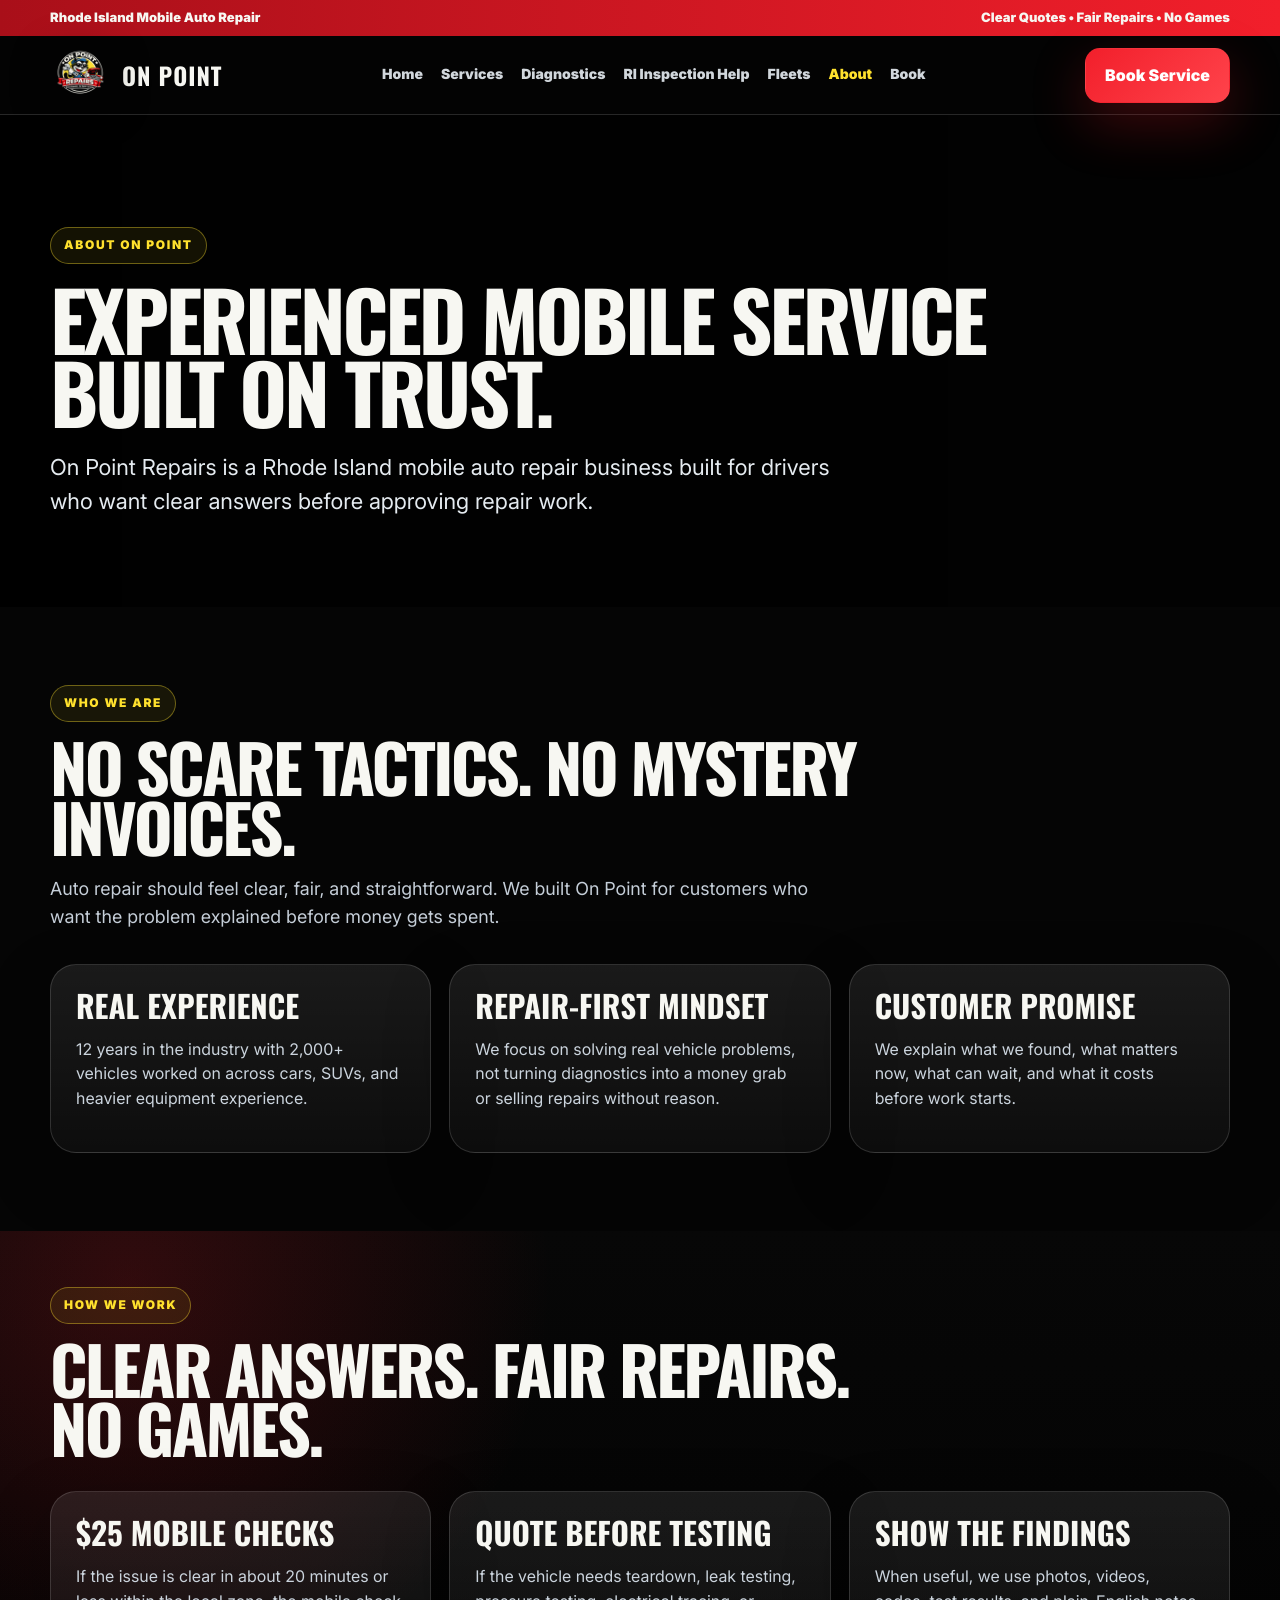
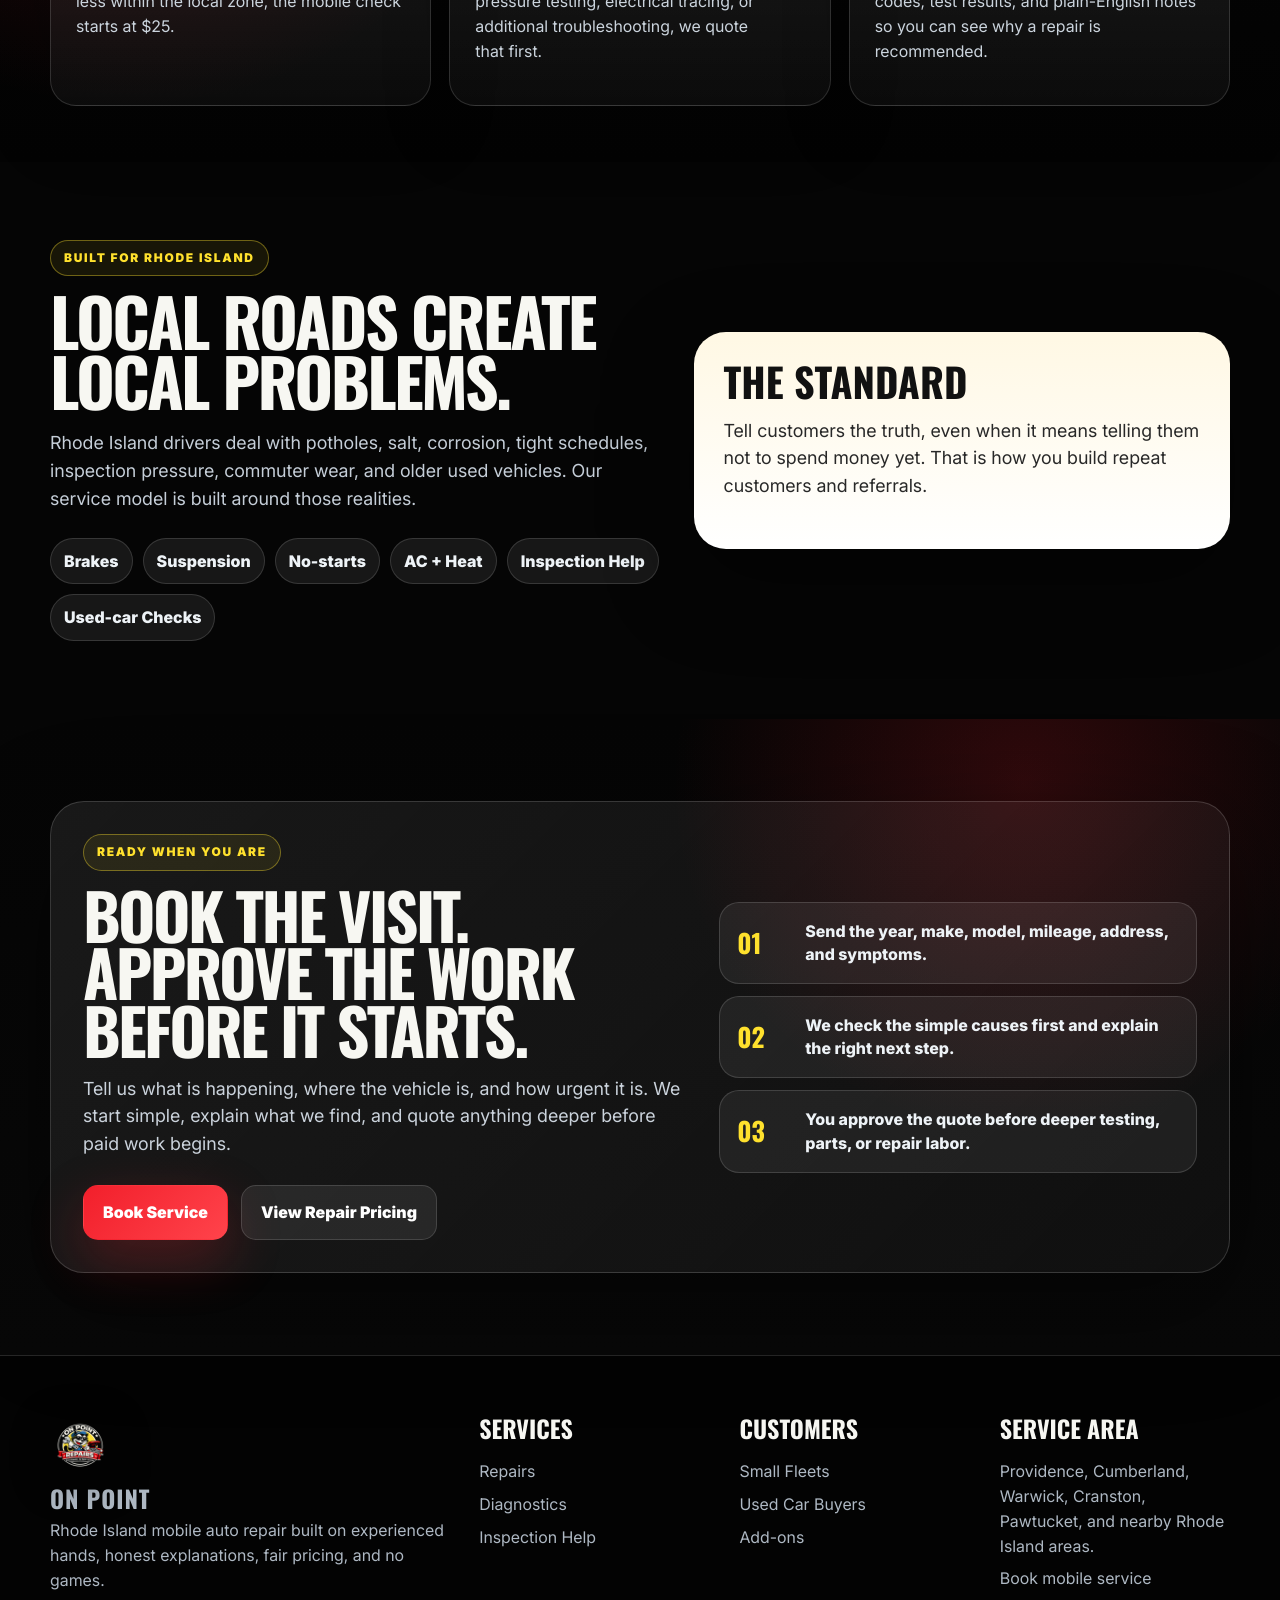
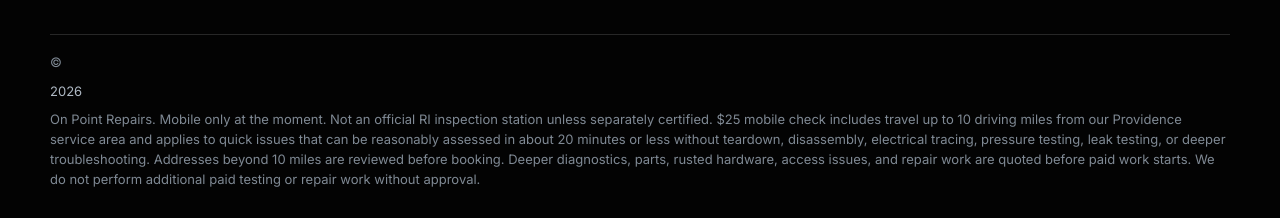
==== about.html @ 6999d279 "Add files via upload" ====
<!doctype html>
<html lang="en">
<head>
  <meta charset="utf-8" />
  <meta name="viewport" content="width=device-width, initial-scale=1" />
  <title>About | On Point Repairs</title>
  <meta name="description" content="About On Point Repairs, a Rhode Island mobile auto repair business built on honest explanations, fair pricing, and customer trust." />
  <meta name="theme-color" content="#050505" />
  <meta property="og:title" content="About | On Point Repairs" />
  <meta property="og:description" content="About On Point Repairs, a Rhode Island mobile auto repair business built on honest explanations, fair pricing, and customer trust." />
  <meta property="og:type" content="website" />
  <link rel="preconnect" href="https://fonts.googleapis.com" />
  <link rel="preconnect" href="https://fonts.gstatic.com" crossorigin />
  <link href="https://fonts.googleapis.com/css2?family=Inter:wght@400;500;600;700;800;900&family=Oswald:wght@600;700&display=swap" rel="stylesheet" />
  <link rel="stylesheet" href="assets/styles.css" />
  <script type="application/ld+json">{"@context":"https://schema.org","@type":"AutoRepair","name":"On Point Repairs","areaServed":"Rhode Island","slogan":"Honest diagnostics. Fair repairs. No games.","description":"Rhode Island mobile auto repair built on 12 years of real industry experience and 2,000+ vehicles worked on, with mobile service, $25 mobile checks for quick issues within 10 driving miles, and clear quotes before additional testing or repair work."}</script>
</head>
<body>
  <div class="topbar"><div class="wrap"><span>Rhode Island Mobile Auto Repair</span><span>Clear Quotes • Fair Repairs • No Games</span></div></div>
  <header class="navbar">
    <div class="wrap nav-inner">
      <a class="brand" href="index.html"><img src="assets/on-point-logo.png" alt="On Point Repairs logo"><span>ON POINT</span></a>
      <nav class="nav-links"><a class="" href="index.html">Home</a><a class="" href="services.html">Services</a><a class="" href="diagnostics.html">Diagnostics</a><a class="" href="inspection-help.html">RI Inspection Help</a><a class="" href="fleet.html">Fleets</a><a class="active" href="about.html">About</a><a class="" href="contact.html">Book</a></nav>
      <button class="mobile-toggle" aria-label="Open menu" aria-expanded="false">Menu</button>
      <a class="btn primary nav-cta" href="contact.html#booking-calendar">Book Service</a>
    </div>
  </header>

<main>
  <section class="page-hero" style="--hero-img:url('https://images.unsplash.com/photo-1530046339160-ce3e530c7d2f?auto=format&fit=crop&w=3840&q=95')"><div class="wrap reveal"><span class="eyebrow">About On Point</span><h1>Experienced mobile service built on trust.</h1><p class="lead">On Point Repairs is a Rhode Island mobile auto repair business built for drivers who want clear answers before approving repair work.</p></div></section>
  <section class="section"><div class="wrap"><div class="section-title reveal"><span class="eyebrow">Who We Are</span><h2>No scare tactics. No mystery invoices.</h2><p>Auto repair should feel clear, fair, and straightforward. We built On Point for customers who want the problem explained before money gets spent.</p></div><div class="grid-3"><div class="card reveal"><h3>Real Experience</h3><p>12 years in the industry with 2,000+ vehicles worked on across cars, SUVs, and heavier equipment experience.</p></div><div class="card reveal"><h3>Repair-First Mindset</h3><p>We focus on solving real vehicle problems, not turning diagnostics into a money grab or selling repairs without reason.</p></div><div class="card reveal"><h3>Customer Promise</h3><p>We explain what we found, what matters now, what can wait, and what it costs before work starts.</p></div></div></div></section>
  <section class="section tight section-dark"><div class="wrap"><div class="section-title reveal"><span class="eyebrow">How We Work</span><h2>Clear answers. Fair repairs. No games.</h2></div><div class="grid-3"><div class="card reveal"><h3>$25 Mobile Checks</h3><p>If the issue is clear in about 20 minutes or less within the local zone, the mobile check starts at $25.</p></div><div class="card reveal"><h3>Quote Before Testing</h3><p>If the vehicle needs teardown, leak testing, pressure testing, electrical tracing, or additional troubleshooting, we quote that first.</p></div><div class="card reveal"><h3>Show The Findings</h3><p>When useful, we use photos, videos, codes, test results, and plain-English notes so you can see why a repair is recommended.</p></div></div></div></section>
  <section class="section"><div class="wrap split"><div class="reveal"><span class="eyebrow">Built For Rhode Island</span><h2>Local roads create local problems.</h2><p>Rhode Island drivers deal with potholes, salt, corrosion, tight schedules, inspection pressure, commuter wear, and older used vehicles. Our service model is built around those realities.</p><div class="pill-row"><span>Brakes</span><span>Suspension</span><span>No-starts</span><span>AC + Heat</span><span>Inspection Help</span><span>Used-car Checks</span></div></div><div class="panel-light reveal"><h3>The Standard</h3><p>Tell customers the truth, even when it means telling them not to spend money yet. That is how you build repeat customers and referrals.</p></div></div></section>

<section class="section final-action" id="book">
  <div class="wrap final-action-box reveal">
    <div class="final-copy">
      <span class="eyebrow">Ready When You Are</span>
      <h2>Book the visit. Approve the work before it starts.</h2>
      <p>Tell us what is happening, where the vehicle is, and how urgent it is. We start simple, explain what we find, and quote anything deeper before paid work begins.</p>
      <div class="final-buttons"><a class="btn primary" href="contact.html#booking-calendar">Book Service</a><a class="btn secondary" href="services.html">View Repair Pricing</a></div>
    </div>
    <div class="final-panel">
      <div><strong>01</strong><span>Send the year, make, model, mileage, address, and symptoms.</span></div>
      <div><strong>02</strong><span>We check the simple causes first and explain the right next step.</span></div>
      <div><strong>03</strong><span>You approve the quote before deeper testing, parts, or repair labor.</span></div>
    </div>
  </div>
</section>

</main>
  <footer class="footer">
    <div class="wrap footer-grid">
      <div>
        <a class="brand" href="index.html"><img src="assets/on-point-logo.png" alt="On Point Repairs logo"><span>ON POINT</span></a>
        <p>Rhode Island mobile auto repair built on experienced hands, honest explanations, fair pricing, and no games.</p>
      </div>
      <div><h4>Services</h4><a href="services.html#repairs">Repairs</a><a href="diagnostics.html">Diagnostics</a><a href="inspection-help.html">Inspection Help</a></div>
      <div><h4>Customers</h4><a href="fleet.html">Small Fleets</a><a href="services.html#service-ppi">Used Car Buyers</a><a href="services.html#add-ons">Add-ons</a></div>
      <div><h4>Service Area</h4><span>Providence, Cumberland, Warwick, Cranston, Pawtucket, and nearby Rhode Island areas.</span><a href="contact.html#booking-calendar">Book mobile service</a></div>
    </div>
    <div class="wrap fineprint">© <span data-year></span> On Point Repairs. Mobile only at the moment. Not an official RI inspection station unless separately certified. $25 mobile check includes travel up to 10 driving miles from our Providence service area and applies to quick issues that can be reasonably assessed in about 20 minutes or less without teardown, disassembly, electrical tracing, pressure testing, leak testing, or deeper troubleshooting. Addresses beyond 10 miles are reviewed before booking. Deeper diagnostics, parts, rusted hardware, access issues, and repair work are quoted before paid work starts. We do not perform additional paid testing or repair work without approval.</div>
  </footer>
  <a class="btn primary sticky-call" href="contact.html#booking-calendar">Book Mobile Service</a>
  <script src="assets/app.js"></script>
</body>
</html>
---- assets/styles.css ----
:root{--black:#050505;--ink:#0b0d10;--panel:#11151b;--panel2:#161b22;--red:#f21f2b;--red2:#a90f19;--yellow:#ffe12d;--blue:#1795d4;--white:#f7f7f2;--muted:#aeb8c4;--line:rgba(255,255,255,.14);--soft:rgba(255,255,255,.075);--shadow:0 30px 90px rgba(0,0,0,.45);--radius:26px;--display:'Oswald',Impact,sans-serif;--body:'Inter',system-ui,-apple-system,Segoe UI,sans-serif}*{box-sizing:border-box}html{scroll-behavior:smooth}body{margin:0;-webkit-font-smoothing:antialiased;text-rendering:geometricPrecision;background:var(--black);color:var(--white);font-family:var(--body);line-height:1.55;overflow-x:hidden}a{color:inherit;text-decoration:none}img{max-width:100%;display:block}button,input,select,textarea{font:inherit}.wrap{width:min(1180px,calc(100% - 36px));margin:auto}.section{padding:78px 0;position:relative}.tight{padding:56px 0}.section-dark{background:radial-gradient(circle at 10% 10%,rgba(242,31,43,.18),transparent 34%),linear-gradient(180deg,#070707,#030303)}
.topbar{background:linear-gradient(90deg,var(--red2),var(--red));font-weight:900;font-size:13px}.topbar .wrap{display:flex;justify-content:space-between;gap:18px;padding:8px 0}.navbar{position:sticky;top:0;z-index:99;background:rgba(4,4,4,.88);backdrop-filter:blur(18px);border-bottom:1px solid var(--line)}.nav-inner{height:78px;display:flex;align-items:center;gap:20px;justify-content:space-between}.brand{display:flex;align-items:center;gap:12px;font-weight:1000}.brand img{width:60px;height:60px;object-fit:contain;filter:drop-shadow(0 8px 22px rgba(0,0,0,.6))}.brand span{font-family:var(--display);font-size:24px;letter-spacing:.04em;line-height:1}.nav-links{display:flex;gap:18px;align-items:center;font-size:14px;font-weight:900;color:#e8eef4}.nav-links a{opacity:.9;white-space:nowrap}.nav-links a:hover,.nav-links a.active{color:var(--yellow);opacity:1}.mobile-toggle{display:none;background:transparent;color:white;border:1px solid var(--line);border-radius:12px;padding:10px 14px;font-weight:900}.btn{display:inline-flex;align-items:center;justify-content:center;border-radius:15px;padding:14px 19px;font-weight:950;border:1px solid transparent;cursor:pointer;transition:.2s ease}.btn.primary{background:linear-gradient(135deg,var(--red),#ff434b);color:white;box-shadow:0 20px 54px rgba(242,31,43,.26)}.btn.primary:hover{transform:translateY(-2px);box-shadow:0 24px 70px rgba(242,31,43,.36)}.btn.secondary{border-color:var(--line);background:rgba(255,255,255,.08);color:white}.btn.secondary:hover{background:rgba(255,255,255,.14);transform:translateY(-2px)}
h1,h2,h3{margin:0}.eyebrow{display:inline-flex;align-items:center;gap:8px;border:1px solid rgba(255,225,45,.38);color:var(--yellow);background:rgba(255,225,45,.08);border-radius:999px;padding:8px 13px;text-transform:uppercase;letter-spacing:.14em;font-weight:1000;font-size:12px}.hero{position:relative;min-height:min(760px,calc(100vh - 40px));display:flex;align-items:center;isolation:isolate;overflow:hidden;background:#030303}.hero-bg{position:absolute;inset:0;background:linear-gradient(180deg,rgba(0,0,0,.16) 0%,rgba(0,0,0,.08) 52%,rgba(0,0,0,.92) 100%),linear-gradient(90deg,rgba(0,0,0,.96),rgba(0,0,0,.74),rgba(0,0,0,.25)),url('https://images.unsplash.com/photo-1487754180451-c456f719a1fc?auto=format&fit=crop&w=3840&q=95') center/cover;z-index:-3;transform:scale(1.02)}.hero:after{content:"";position:absolute;left:0;right:0;bottom:-1px;height:220px;background:linear-gradient(0deg,var(--black) 0%,rgba(0,0,0,.86) 34%,transparent 100%);z-index:-1;pointer-events:none}.hero-grid{display:grid;grid-template-columns:1.05fr .72fr;gap:40px;align-items:center;padding:62px 0 86px}.hero h1,.section-title h2,.split h2,.final-copy h2,.page-hero h1{font-family:var(--display);text-transform:uppercase;letter-spacing:-.04em;line-height:.9}.hero h1{font-size:clamp(48px,7vw,98px);margin:18px 0 18px;max-width:820px}.lead{font-size:clamp(17px,1.85vw,22px);color:#e5ebf0;max-width:780px}.hero-actions{display:flex;gap:14px;flex-wrap:wrap;margin:30px 0}.proof-row{display:grid;grid-template-columns:repeat(3,1fr);gap:12px;max-width:820px}.proof-row div{border:1px solid var(--line);background:rgba(255,255,255,.075);border-radius:20px;padding:15px;backdrop-filter:blur(12px)}.proof-row strong{display:block;color:var(--yellow);font-size:23px}.proof-row span{display:block;color:#cdd4dc;font-weight:800;font-size:13px;line-height:1.45}.hero-card{position:relative;background:radial-gradient(circle at 45% 15%,rgba(255,225,45,.22),transparent 32%),linear-gradient(180deg,rgba(255,255,255,.11),rgba(255,255,255,.045));border:1px solid rgba(255,255,255,.2);border-radius:38px;padding:24px;box-shadow:var(--shadow)}.hero-card img{filter:drop-shadow(0 35px 70px rgba(0,0,0,.7));transform:rotate(-2deg)}.status-card{background:linear-gradient(135deg,var(--red),var(--red2));border-radius:22px;padding:22px 22px 20px;margin-top:16px;box-shadow:0 20px 60px rgba(242,31,43,.26)}.status-card strong{display:block;font-family:var(--display);font-size:31px;line-height:.98;text-transform:uppercase;letter-spacing:.01em;color:#fff}.status-card p{margin:10px 0 0;color:#ffe3e4;font-weight:800;line-height:1.5}.status-card p b{color:#fff}.section-title{max-width:880px;margin-bottom:32px}.section-title h2,.split h2{font-size:clamp(40px,5.2vw,76px);margin:16px 0}.section-title p,.split p{color:#c5ced8;font-size:18px;max-width:780px}.compact-title{margin-bottom:22px}.grid-3{display:grid;grid-template-columns:repeat(3,1fr);gap:18px}.grid-2{display:grid;grid-template-columns:repeat(2,1fr);gap:22px}.grid-4{display:grid;grid-template-columns:repeat(4,1fr);gap:16px}.card{border:1px solid var(--line);background:linear-gradient(180deg,rgba(255,255,255,.085),rgba(255,255,255,.035));border-radius:var(--radius);padding:25px;box-shadow:0 24px 64px rgba(0,0,0,.25)}.card h3{font-family:var(--display);font-size:31px;line-height:1;text-transform:uppercase;margin-bottom:12px}.card p,.card li{color:#cbd4dd;text-wrap:pretty}.card ul,.card ol{padding-left:20px;margin-bottom:0}.price{display:inline-block;margin-top:12px;color:var(--yellow);font-weight:1000;line-height:1.2}.num{color:var(--yellow);font-weight:1000;letter-spacing:.12em}.home-service-card{min-height:260px;display:flex;flex-direction:column;transition:.2s ease}.home-service-card:hover{transform:translateY(-3px);border-color:rgba(255,225,45,.42)}.home-service-card .price{margin-top:auto;white-space:nowrap;font-size:15px}.notice{border-left:4px solid var(--yellow);background:rgba(255,225,45,.1);border-radius:16px;padding:17px;color:#f2f4f6;margin-top:20px}.process-grid{display:grid;grid-template-columns:repeat(4,1fr);gap:16px}.process-card{border:1px solid var(--line);border-radius:24px;padding:24px;background:linear-gradient(180deg,rgba(255,255,255,.08),rgba(255,255,255,.035));min-height:230px}.process-card span{color:var(--yellow);font-weight:1000;letter-spacing:.12em}.process-card h3{font-family:var(--display);font-size:31px;text-transform:uppercase;line-height:1;margin:14px 0 10px}.process-card p{margin:0;color:#cbd4dd}.table-wrap{overflow:auto;border:1px solid var(--line);border-radius:24px}.table{width:100%;border-collapse:collapse;min-width:980px;background:rgba(255,255,255,.04)}.table th,.table td{text-align:left;padding:16px;border-bottom:1px solid var(--line);vertical-align:top}.table th{color:var(--yellow);text-transform:uppercase;letter-spacing:.08em;font-size:12px}.table td{color:#e7edf3}.split{display:grid;grid-template-columns:1fr .88fr;gap:34px;align-items:center}.panel-light{background:linear-gradient(180deg,#fff8e4,#fff);color:#111;border-radius:32px;padding:30px;box-shadow:var(--shadow)}.panel-light h3{font-family:var(--display);font-size:40px;text-transform:uppercase;line-height:.95;margin-bottom:16px}.panel-light p,.panel-light li{color:#282828}.step-list{display:grid;gap:12px;margin-top:24px}.step-list div{display:grid;grid-template-columns:52px 1fr;gap:14px;align-items:center;border:1px solid var(--line);border-radius:18px;padding:16px;background:rgba(255,255,255,.06)}.step-list strong{font-family:var(--display);font-size:25px;color:var(--yellow)}.pill-row{display:flex;flex-wrap:wrap;gap:10px;margin-top:24px}.pill-row span{border:1px solid var(--line);border-radius:999px;padding:10px 13px;background:rgba(255,255,255,.075);font-weight:850;color:#eef3f7}.page-hero{min-height:410px;display:flex;align-items:end;padding:112px 0 66px;background:linear-gradient(90deg,rgba(0,0,0,.93),rgba(0,0,0,.62)),var(--hero-img) center/cover}.page-hero h1{font-size:clamp(46px,6.4vw,88px);margin:18px 0 14px;max-width:980px}.final-action{padding:82px 0;background:radial-gradient(circle at 80% 10%,rgba(242,31,43,.18),transparent 30%),linear-gradient(180deg,#050505,#080808)}.final-action-box{display:grid;grid-template-columns:1.12fr .88fr;gap:28px;align-items:stretch;border:1px solid rgba(255,255,255,.16);border-radius:34px;padding:32px;background:linear-gradient(135deg,rgba(255,255,255,.08),rgba(255,255,255,.035));box-shadow:0 34px 110px rgba(0,0,0,.42)}.final-copy h2{font-size:clamp(40px,5vw,74px);line-height:.9;margin:16px 0}.final-copy p{color:#cbd3dc;font-size:18px;max-width:760px;margin:0}.final-buttons{display:flex;gap:13px;flex-wrap:wrap;margin-top:26px}.final-panel{display:grid;gap:12px;align-content:center}.final-panel div{display:grid;grid-template-columns:54px 1fr;gap:14px;align-items:center;border:1px solid rgba(255,255,255,.14);border-radius:20px;padding:17px;background:rgba(255,255,255,.065)}.final-panel strong{font-family:var(--display);font-size:26px;color:var(--yellow)}.final-panel span{font-weight:800;color:#eef3f7;line-height:1.45}.page-directory{background:linear-gradient(180deg,#050505,#070707)}.page-link-grid{display:grid;grid-template-columns:repeat(4,1fr);gap:16px}.page-link-card{display:flex;flex-direction:column;min-height:230px;border:1px solid rgba(255,255,255,.14);border-radius:26px;padding:23px;background:linear-gradient(180deg,rgba(255,255,255,.08),rgba(255,255,255,.035));box-shadow:0 24px 64px rgba(0,0,0,.28);transition:.22s ease}.page-link-card:hover{transform:translateY(-3px);border-color:rgba(255,225,45,.42)}.page-link-card span{color:var(--yellow);font-weight:1000;letter-spacing:.08em;margin-bottom:10px;text-transform:uppercase;font-size:12px}.page-link-card h3{font-family:var(--display);font-size:30px;line-height:.98;text-transform:uppercase;margin:0 0 12px}.page-link-card p{color:#cbd4dd;margin:0 0 20px;line-height:1.55}.page-link-card b{margin-top:auto;color:var(--yellow);font-weight:1000}.footer{padding:54px 0 28px;background:#030303;border-top:1px solid var(--line)}.footer-grid{display:grid;grid-template-columns:1.3fr .75fr .75fr .75fr;gap:30px}.footer h4{font-family:var(--display);font-size:24px;text-transform:uppercase;margin:0 0 12px}.footer p,.footer a,.footer span{display:block;color:#aeb8c3;margin:8px 0}.fineprint{border-top:1px solid var(--line);margin-top:34px;padding-top:18px;color:#7f8994;font-size:13px}.sticky-call{position:fixed;right:18px;bottom:18px;z-index:80;opacity:0;transform:translateY(26px) scale(.96);pointer-events:none;transition:.24s ease}.sticky-call.show{opacity:1;transform:translateY(0) scale(1);pointer-events:auto}.form{display:grid;gap:14px}.form input,.form select,.form textarea{width:100%;border:1px solid var(--line);border-radius:15px;padding:15px;background:rgba(255,255,255,.08);color:white}.form select option{color:#111}.form ::placeholder{color:#bec6cf}.quote-card h3{font-family:var(--display);font-size:36px;line-height:1;text-transform:uppercase;margin-bottom:2px}.quote-card label{display:block;margin:12px 0 7px;font-weight:900;color:#eef3f7}.quote-card select,.quote-card input{width:100%;border:1px solid rgba(255,255,255,.18);border-radius:16px;padding:15px;background:rgba(255,255,255,.08);color:#fff}.quote-card select option{color:#111}.checkline{display:flex!important;align-items:center;gap:10px;margin:12px 0!important}.checkline input{width:auto!important;accent-color:var(--yellow)}.quote-output{margin-top:16px;border-radius:22px;background:linear-gradient(135deg,rgba(255,225,45,.18),rgba(255,255,255,.06));border:1px solid rgba(255,225,45,.28);padding:18px}.quote-output span{display:block;color:#e8edf3;font-weight:800}.quote-output h3{font-family:var(--display);font-size:44px;line-height:1;margin:4px 0 0;color:#fff}.quote-output small{font-family:var(--body);font-size:15px;color:#dbe2ea;text-transform:none}.address-row{display:grid;grid-template-columns:1fr auto;gap:10px;align-items:center}.address-row .btn{height:100%;white-space:nowrap}.field-help{margin:6px 0 2px;color:#aeb8c3;font-size:13px;font-weight:800;line-height:1.45}.distance-result{border:1px solid rgba(255,255,255,.14);background:rgba(255,255,255,.055);border-radius:16px;padding:14px 15px;color:#dbe3eb;font-weight:800;line-height:1.45;margin-top:14px}.distance-result strong{color:var(--yellow)}.line-items{display:grid;gap:8px;margin:14px 0}.line-items div{display:grid;grid-template-columns:1fr auto;gap:16px;border-bottom:1px solid rgba(255,255,255,.12);padding:9px 0}.line-items span{color:#d8e0e8}.line-items strong{text-align:right;color:#fff}.why-box{margin-top:14px;padding:22px}.why-box h4{font-family:var(--display);font-size:30px;line-height:1;margin:0 0 12px;text-transform:uppercase}.why-box ul{margin:14px 0 0;padding-left:20px}.why-box li{margin:7px 0}.mini-note{border-top:1px solid rgba(0,0,0,.1);margin-top:14px!important;padding-top:14px!important}.faq-item{border:1px solid var(--line);border-radius:20px;margin:12px 0;background:rgba(255,255,255,.055);overflow:hidden}.faq-q{width:100%;background:transparent;color:white;border:0;padding:18px 20px;display:flex;justify-content:space-between;font-weight:950;text-align:left}.faq-a{display:none;padding:0 20px 20px;color:#cbd4dd}.faq-item.open .faq-a{display:block}.booking-embed-section{padding-top:70px;background:linear-gradient(180deg,#050505,#080808)}.booking-distance-card{margin-bottom:38px}.calendar-title{margin-top:20px}.booking-shell{border:1px solid rgba(255,255,255,.16);border-radius:28px;overflow:hidden;background:#fff;box-shadow:0 34px 110px rgba(0,0,0,.42)}.booking-shell iframe{display:block;width:100%;height:720px;border:0;background:#fff}.booking-note{margin:18px 0 0;color:#cbd4dd;font-weight:800;line-height:1.55}.form-intro{margin-top:-4px!important;color:#cbd4dd!important}.contact-grid{align-items:start}.reveal{opacity:0;transform:translateY(18px);transition:.65s ease}.reveal.visible{opacity:1;transform:none}
@media(max-width:1120px){.nav-links{gap:12px;font-size:13px}.nav-cta{display:none}.home-service-card .price{white-space:normal}.grid-4,.page-link-grid,.process-grid{grid-template-columns:repeat(2,1fr)}}@media(max-width:980px){.nav-links{display:none;position:absolute;top:78px;left:18px;right:18px;flex-direction:column;align-items:flex-start;background:#080808;border:1px solid var(--line);border-radius:22px;padding:18px}.nav-links.open{display:flex}.mobile-toggle{display:block}.hero-grid,.grid-2,.split,.final-action-box,.footer-grid{grid-template-columns:1fr}.grid-3{grid-template-columns:1fr 1fr}.proof-row{grid-template-columns:1fr}.hero{min-height:auto}.hero-grid{padding:52px 0 74px}.topbar .wrap{flex-direction:column;gap:4px}.sticky-call{left:18px;right:18px;text-align:center}.final-buttons .btn{width:100%}}@media(max-width:620px){.wrap{width:min(100% - 28px,1180px)}.section{padding:62px 0}.tight{padding:46px 0}.grid-3,.grid-4,.page-link-grid,.process-grid{grid-template-columns:1fr}.hero h1{font-size:48px}.section-title h2,.split h2,.final-copy h2{font-size:40px}.brand span{font-size:20px}.brand img{width:54px;height:54px}.hero-actions .btn{width:100%}.page-hero{min-height:360px;padding:96px 0 54px}.page-hero h1{font-size:44px}.topbar{font-size:12px}.address-row{grid-template-columns:1fr}.address-row .btn{width:100%}.line-items div{grid-template-columns:1fr}.line-items strong{text-align:left}.quote-output h3{font-size:38px}.booking-shell{border-radius:22px}.booking-shell iframe{height:680px}.card{padding:22px}.home-service-card{min-height:auto}}

.book-now-after-calc{width:100%;margin-top:10px}
#appointment-form{scroll-margin-top:105px}

/* Header CTA stays hidden above the fold to avoid repeating the booking offer in the hero. */
.nav-cta{opacity:0;visibility:hidden;transform:translateY(-8px);pointer-events:none;transition:opacity .22s ease,transform .22s ease,visibility .22s ease;}
body.show-nav-cta .nav-cta{opacity:1;visibility:visible;transform:translateY(0);pointer-events:auto;}

/* Service detail accordion */
.service-detail-section{background:linear-gradient(180deg,#050505,#070707)}
.service-accordion{display:grid;gap:13px}
.service-detail{border:1px solid rgba(255,255,255,.14);border-radius:24px;background:linear-gradient(180deg,rgba(255,255,255,.075),rgba(255,255,255,.032));box-shadow:0 22px 58px rgba(0,0,0,.28);overflow:hidden;scroll-margin-top:112px;transition:border-color .22s ease,box-shadow .22s ease,transform .22s ease}
.service-detail.open,.service-detail.targeted{border-color:rgba(255,225,45,.55);box-shadow:0 28px 78px rgba(255,225,45,.08),0 24px 74px rgba(0,0,0,.36)}
.service-detail.targeted{animation:servicePulse 1.45s ease}
@keyframes servicePulse{0%{transform:translateY(-2px);box-shadow:0 0 0 0 rgba(255,225,45,.34),0 24px 74px rgba(0,0,0,.36)}70%{box-shadow:0 0 0 13px rgba(255,225,45,0),0 24px 74px rgba(0,0,0,.36)}100%{transform:none}}
.service-detail-toggle{width:100%;display:grid;grid-template-columns:1fr auto;gap:18px;align-items:center;background:transparent;color:var(--white);border:0;text-align:left;padding:22px 24px;cursor:pointer}
.service-detail-main strong{display:block;font-family:var(--display);font-size:31px;line-height:1;text-transform:uppercase;letter-spacing:.01em;margin-bottom:7px}
.service-detail-main small{display:block;color:#cbd4dd;font-weight:800;line-height:1.45;max-width:760px}
.service-detail-meta{display:flex;align-items:center;justify-content:flex-end;gap:12px;min-width:170px}
.service-detail-cue{color:var(--yellow);font-weight:1000;text-transform:uppercase;letter-spacing:.08em;font-size:12px;white-space:nowrap;line-height:1.2;text-align:right}
.service-detail-meta::after{content:"›";display:inline-flex;align-items:center;justify-content:center;width:30px;height:30px;border-radius:999px;border:1px solid rgba(255,225,45,.38);background:rgba(255,225,45,.08);color:var(--yellow);font-weight:1000;font-size:28px;line-height:1;transition:transform .2s ease,background .2s ease,border-color .2s ease}
.service-detail.open .service-detail-meta::after{transform:rotate(90deg);background:rgba(255,225,45,.16);border-color:rgba(255,225,45,.58)}
.service-detail-panel{display:none;border-top:1px solid rgba(255,255,255,.12);padding:0 24px 24px}
.service-detail.open .service-detail-panel{display:block}
.service-detail-grid{display:grid;grid-template-columns:1fr 1fr;gap:16px;padding-top:22px}
.service-detail-grid>div{background:rgba(255,255,255,.055);border:1px solid rgba(255,255,255,.12);border-radius:20px;padding:18px}
.service-detail-grid h4{font-family:var(--display);font-size:25px;line-height:1;text-transform:uppercase;margin:0 0 10px;color:#fff}
.service-detail-grid p{margin:0;color:#cbd4dd}
.service-detail-list{display:grid;gap:8px;margin:18px 0 0;padding-left:20px;color:#dce4ec}
.service-detail-list li{padding-left:4px}
.service-detail-price{margin:20px 0 0;border:1px solid rgba(255,225,45,.3);border-radius:18px;padding:16px 18px;background:linear-gradient(135deg,rgba(255,225,45,.13),rgba(255,255,255,.045));display:flex;align-items:center;justify-content:space-between;gap:16px}
.service-detail-price span{color:#e8edf3;font-weight:900;text-transform:uppercase;letter-spacing:.08em;font-size:12px}
.service-detail-price strong{color:var(--yellow);font-weight:1000;font-size:18px;line-height:1.25;text-align:right}
.service-book-btn{width:100%;margin-top:12px}
.home-service-card{cursor:pointer}
@media(max-width:760px){.service-detail-toggle{grid-template-columns:1fr;gap:12px;padding:20px}.service-detail-meta{justify-content:space-between;min-width:0;width:100%}.service-detail-cue{text-align:left}.service-detail-panel{padding:0 20px 20px}.service-detail-grid{grid-template-columns:1fr}.service-detail-main strong{font-size:28px}.service-detail-price{align-items:flex-start;flex-direction:column;gap:6px}.service-detail-price strong{text-align:left}}
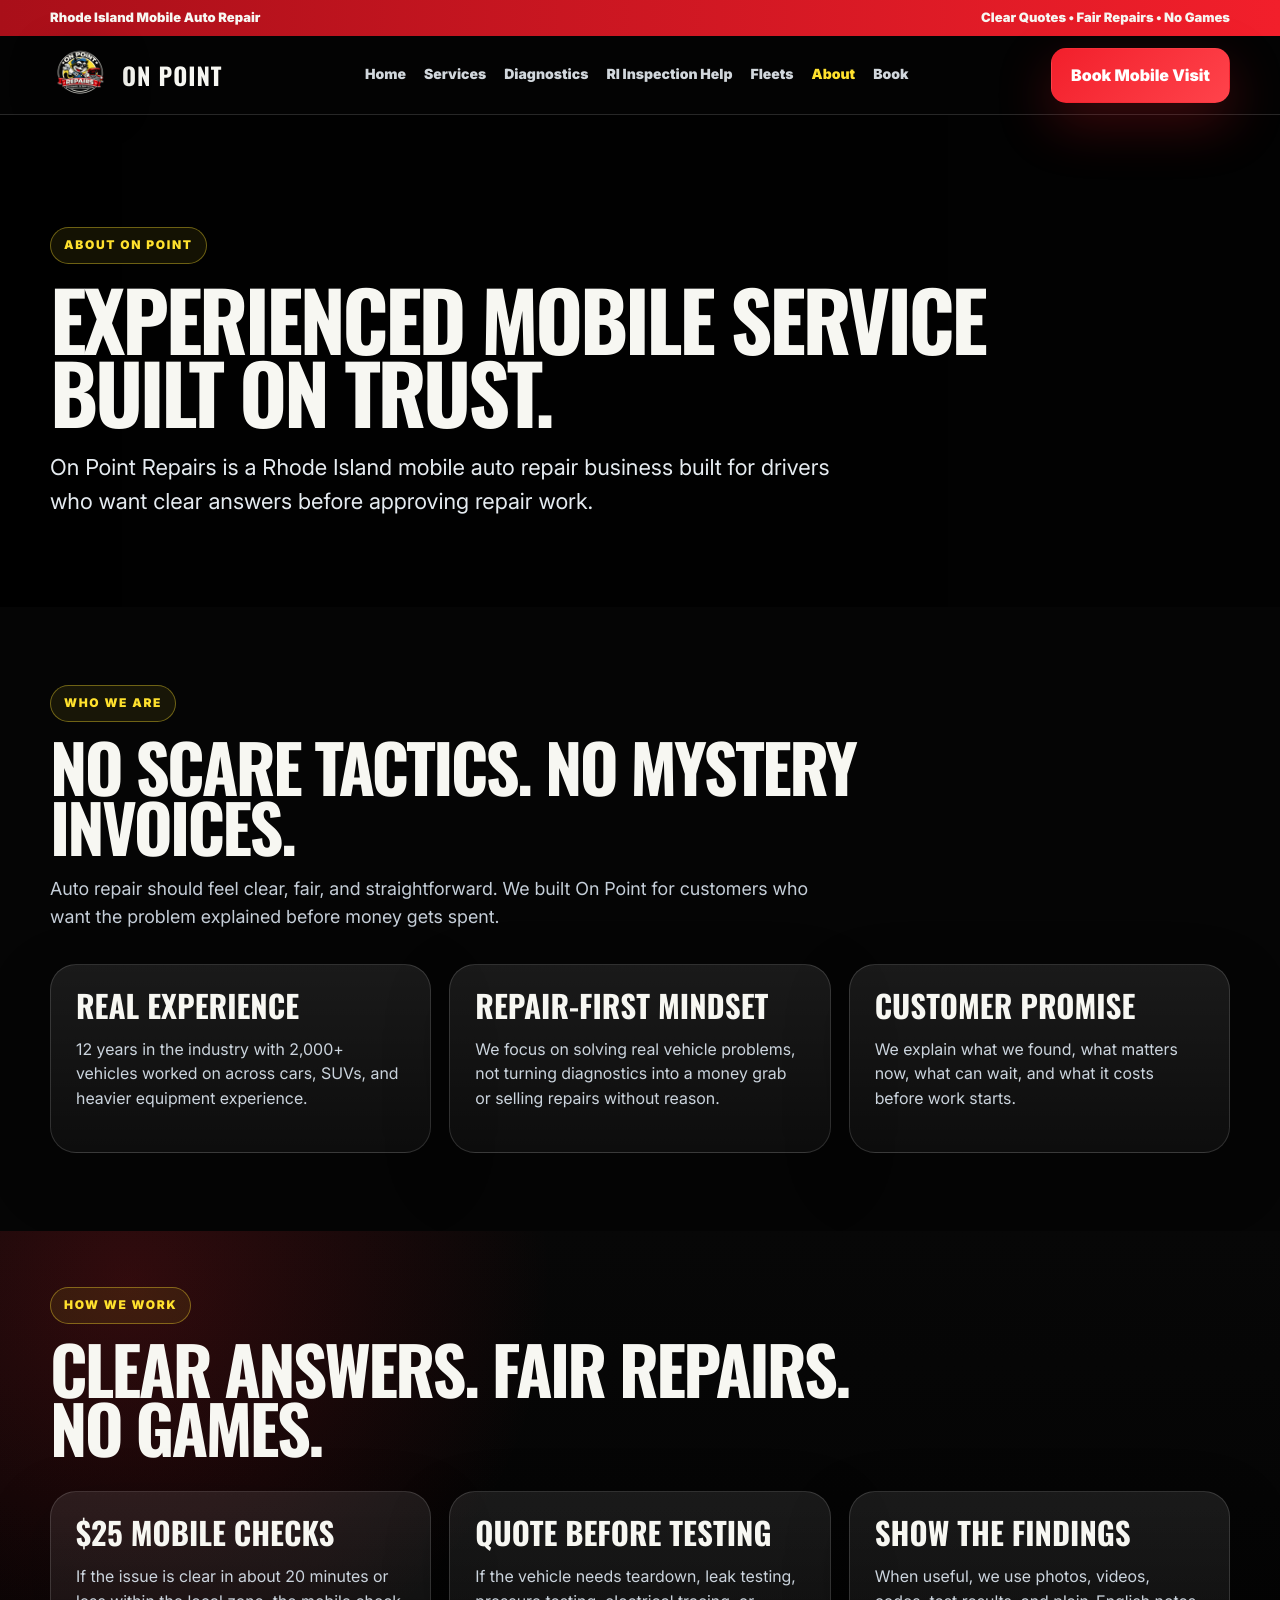
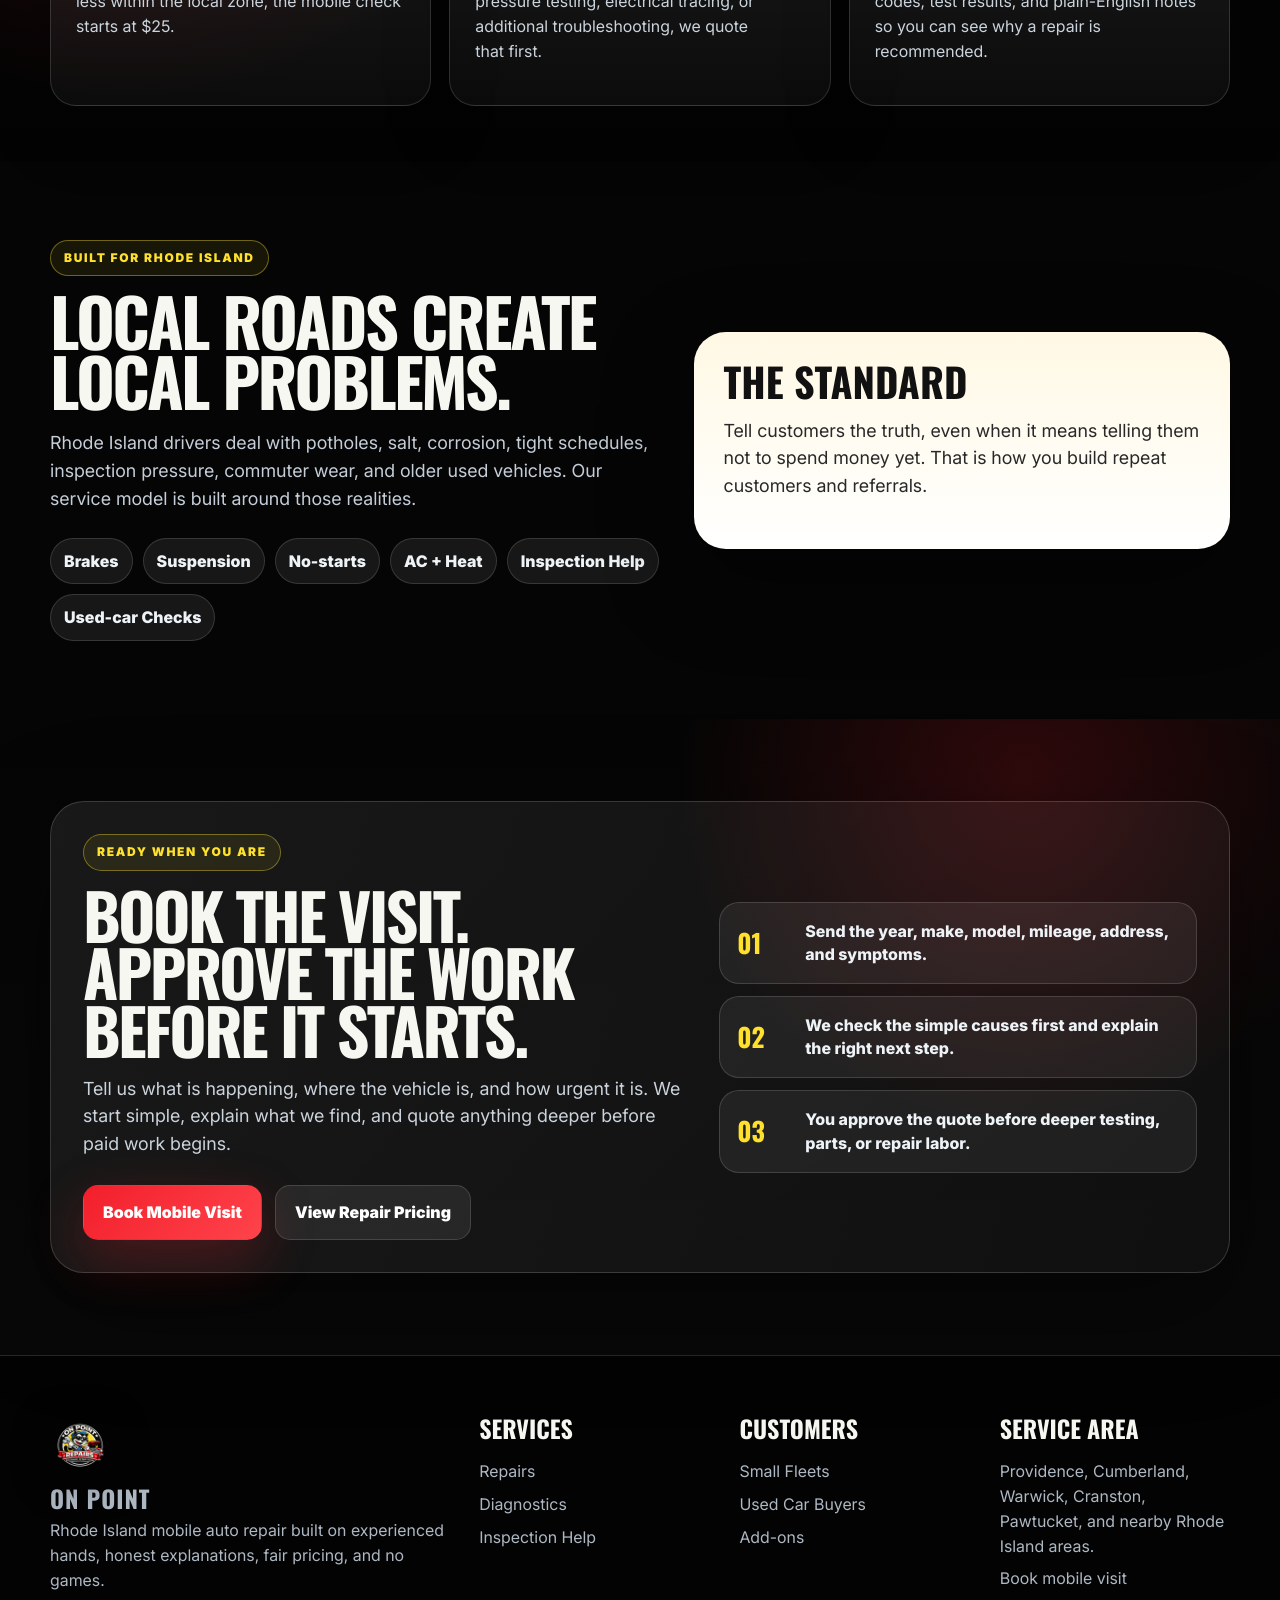
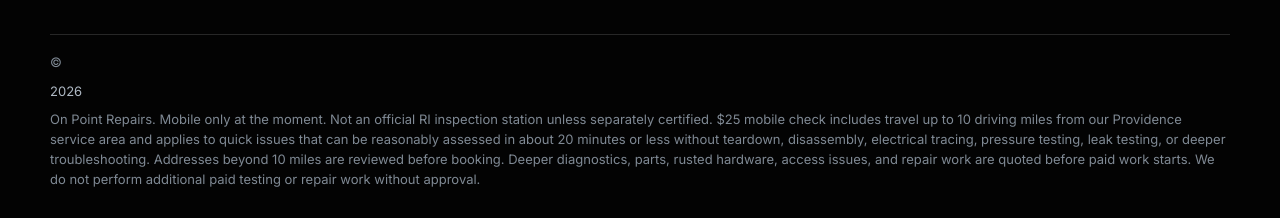
==== commit aa106f72: "Streamline booking CTA flow and reduce redundant buttons" ====
--- a/about.html
+++ b/about.html
@@ -22,7 +22,7 @@
       <a class="brand" href="index.html"><img src="assets/on-point-logo.png" alt="On Point Repairs logo"><span>ON POINT</span></a>
       <nav class="nav-links"><a class="" href="index.html">Home</a><a class="" href="services.html">Services</a><a class="" href="diagnostics.html">Diagnostics</a><a class="" href="inspection-help.html">RI Inspection Help</a><a class="" href="fleet.html">Fleets</a><a class="active" href="about.html">About</a><a class="" href="contact.html">Book</a></nav>
       <button class="mobile-toggle" aria-label="Open menu" aria-expanded="false">Menu</button>
-      <a class="btn primary nav-cta" href="contact.html#booking-calendar">Book Service</a>
+      <a class="btn primary nav-cta" href="contact.html#booking-calendar">Book Mobile Visit</a>
     </div>
   </header>
 
@@ -38,7 +38,7 @@
       <span class="eyebrow">Ready When You Are</span>
       <h2>Book the visit. Approve the work before it starts.</h2>
       <p>Tell us what is happening, where the vehicle is, and how urgent it is. We start simple, explain what we find, and quote anything deeper before paid work begins.</p>
-      <div class="final-buttons"><a class="btn primary" href="contact.html#booking-calendar">Book Service</a><a class="btn secondary" href="services.html">View Repair Pricing</a></div>
+      <div class="final-buttons"><a class="btn primary" href="contact.html#booking-calendar">Book Mobile Visit</a><a class="btn secondary" href="services.html">View Repair Pricing</a></div>
     </div>
     <div class="final-panel">
       <div><strong>01</strong><span>Send the year, make, model, mileage, address, and symptoms.</span></div>
@@ -57,11 +57,11 @@
       </div>
       <div><h4>Services</h4><a href="services.html#repairs">Repairs</a><a href="diagnostics.html">Diagnostics</a><a href="inspection-help.html">Inspection Help</a></div>
       <div><h4>Customers</h4><a href="fleet.html">Small Fleets</a><a href="services.html#service-ppi">Used Car Buyers</a><a href="services.html#add-ons">Add-ons</a></div>
-      <div><h4>Service Area</h4><span>Providence, Cumberland, Warwick, Cranston, Pawtucket, and nearby Rhode Island areas.</span><a href="contact.html#booking-calendar">Book mobile service</a></div>
+      <div><h4>Service Area</h4><span>Providence, Cumberland, Warwick, Cranston, Pawtucket, and nearby Rhode Island areas.</span><a href="contact.html#booking-calendar">Book mobile visit</a></div>
     </div>
     <div class="wrap fineprint">© <span data-year></span> On Point Repairs. Mobile only at the moment. Not an official RI inspection station unless separately certified. $25 mobile check includes travel up to 10 driving miles from our Providence service area and applies to quick issues that can be reasonably assessed in about 20 minutes or less without teardown, disassembly, electrical tracing, pressure testing, leak testing, or deeper troubleshooting. Addresses beyond 10 miles are reviewed before booking. Deeper diagnostics, parts, rusted hardware, access issues, and repair work are quoted before paid work starts. We do not perform additional paid testing or repair work without approval.</div>
   </footer>
-  <a class="btn primary sticky-call" href="contact.html#booking-calendar">Book Mobile Service</a>
+  <a class="btn primary sticky-call" href="contact.html#booking-calendar">Book Mobile Visit</a>
   <script src="assets/app.js"></script>
 </body>
 </html>
--- a/assets/styles.css
+++ b/assets/styles.css
@@ -14,6 +14,8 @@
 /* Service detail accordion */
 .service-detail-section{background:linear-gradient(180deg,#050505,#070707)}
 .service-accordion{display:grid;gap:13px}
+.service-accordion-cta{margin-top:18px;display:flex;justify-content:center}
+.service-accordion-cta .btn{min-width:260px}
 .service-detail{border:1px solid rgba(255,255,255,.14);border-radius:24px;background:linear-gradient(180deg,rgba(255,255,255,.075),rgba(255,255,255,.032));box-shadow:0 22px 58px rgba(0,0,0,.28);overflow:hidden;scroll-margin-top:112px;transition:border-color .22s ease,box-shadow .22s ease,transform .22s ease}
 .service-detail.open,.service-detail.targeted{border-color:rgba(255,225,45,.55);box-shadow:0 28px 78px rgba(255,225,45,.08),0 24px 74px rgba(0,0,0,.36)}
 .service-detail.targeted{animation:servicePulse 1.45s ease}
@@ -36,6 +38,5 @@
 .service-detail-price{margin:20px 0 0;border:1px solid rgba(255,225,45,.3);border-radius:18px;padding:16px 18px;background:linear-gradient(135deg,rgba(255,225,45,.13),rgba(255,255,255,.045));display:flex;align-items:center;justify-content:space-between;gap:16px}
 .service-detail-price span{color:#e8edf3;font-weight:900;text-transform:uppercase;letter-spacing:.08em;font-size:12px}
 .service-detail-price strong{color:var(--yellow);font-weight:1000;font-size:18px;line-height:1.25;text-align:right}
-.service-book-btn{width:100%;margin-top:12px}
 .home-service-card{cursor:pointer}
 @media(max-width:760px){.service-detail-toggle{grid-template-columns:1fr;gap:12px;padding:20px}.service-detail-meta{justify-content:space-between;min-width:0;width:100%}.service-detail-cue{text-align:left}.service-detail-panel{padding:0 20px 20px}.service-detail-grid{grid-template-columns:1fr}.service-detail-main strong{font-size:28px}.service-detail-price{align-items:flex-start;flex-direction:column;gap:6px}.service-detail-price strong{text-align:left}}
